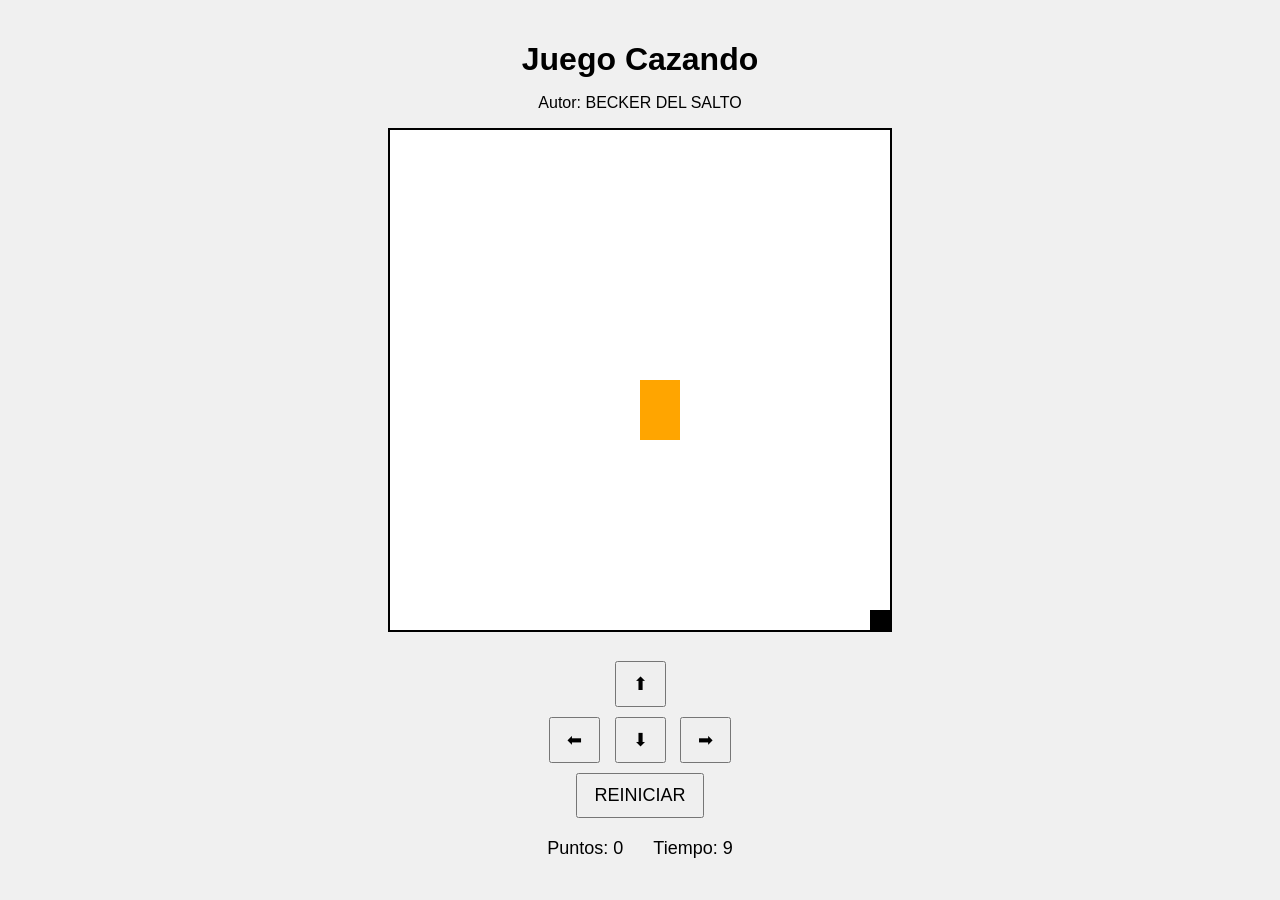
==== recursos_cazando/index.html @ 216f85c3 "nombre cambiado de index.html para subir a vercel" ====
<!DOCTYPE html>
<html>

<head>
  <title>Juego Cazando</title>
  <link rel="stylesheet" href="cazando.css">
  <script src="utilitarios.js"></script>
</head>

<body onload="iniciarJuego();">

  <h1>Juego Cazando</h1>
  <p>Autor: BECKER DEL SALTO</p>
  <canvas id="areaJuego" width="500" height="500"></canvas>


  <div class="controles">
    <button onclick="moverArriba();">⬆</button>
    <br>
    <button onclick="moverIzquierda();">⬅</button>
    <button onclick="moverAbajo();">⬇</button>
    <button onclick="moverDerecha();">➡</button>
    
  </div>
  <button onclick="reiniciarJuego();">REINICIAR</button>


  <div class="panel">
    <span>Puntos: <span id="puntos">0</span></span>
    <span>Tiempo: <span id="tiempo">10</span></span>
  </div>

  <p id="mensaje"></p>

<script src="cazando.js"></script>
</body>

</html>
---- recursos_cazando/cazando.css ----
body {
  text-align: center;
  font-family: Arial, sans-serif;
  background: #f0f0f0;
  margin: 0;
  padding: 20px;
}

h1 {
  margin-bottom: 5px;
}

.panel {
  margin: 15px 0;
  font-size: 18px;
  display: flex;
  justify-content: center;
  gap: 30px;
}

canvas {
  background: white;
  border: 2px solid black;
}

.controles {
  margin-top: 20px;
}

button {
  margin: 5px;
  padding: 10px 16px;
  font-size: 18px;
  cursor: pointer;
}

#mensaje {
  font-size: 20px;
  font-weight: bold;
  color: darkred;
  margin-top: 15px;
}
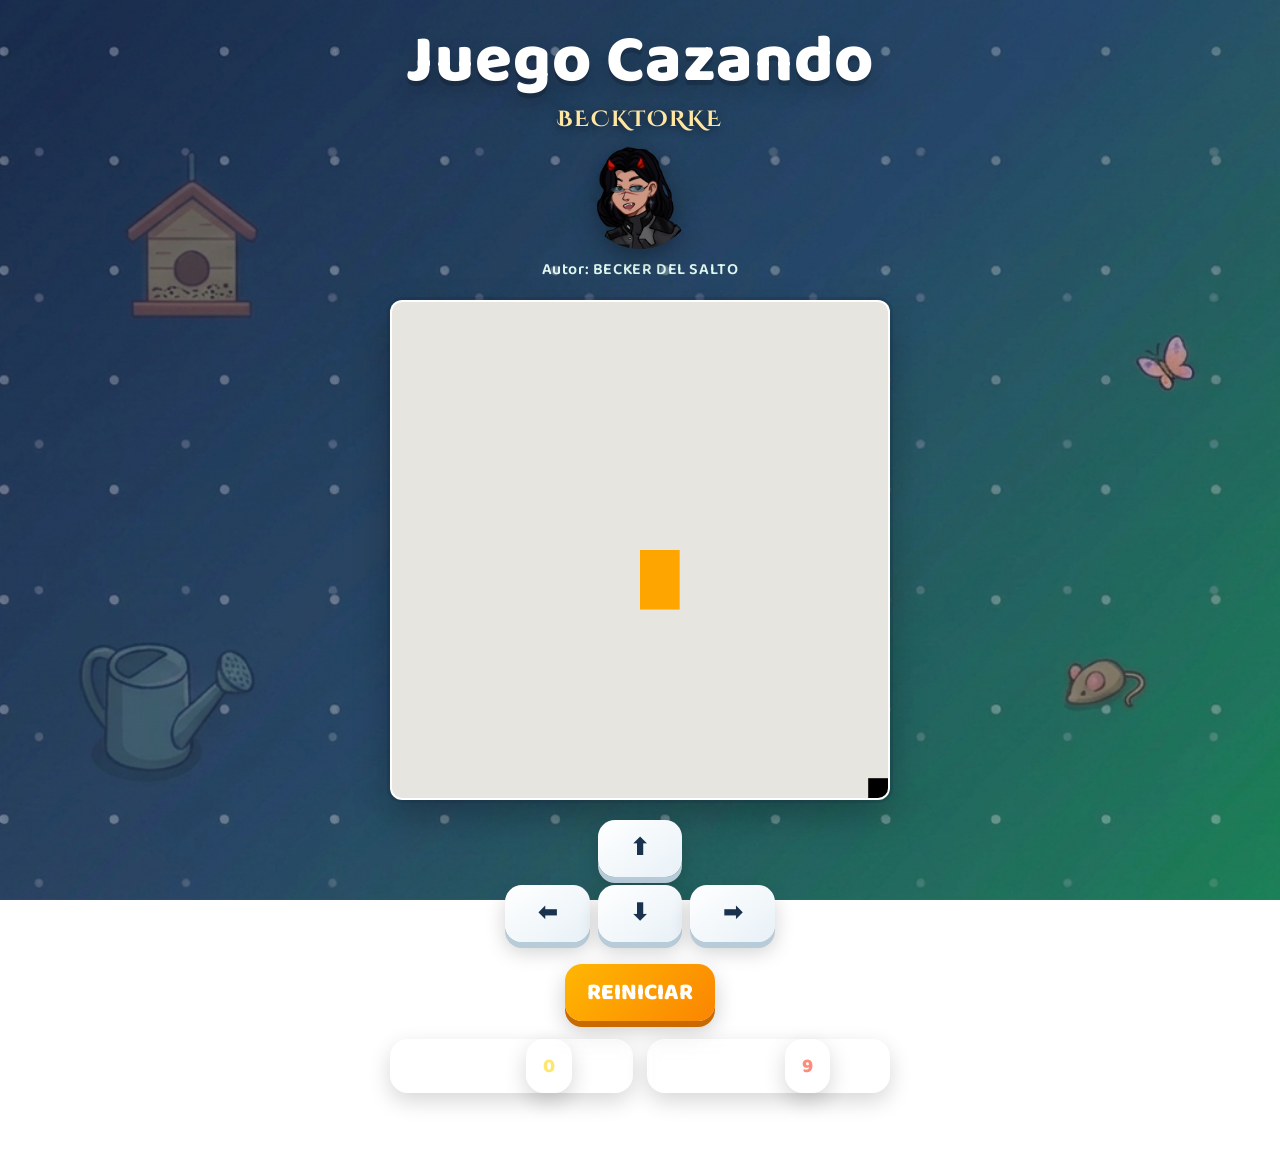
==== commit 9416265b: "agregar avatar y nick de creador" ====
--- a/recursos_cazando/index.html
+++ b/recursos_cazando/index.html
@@ -10,6 +10,12 @@
 <body onload="iniciarJuego();">
 
   <h1>Juego Cazando</h1>
+
+  <div class="perfil">
+    <div class="nickname">BECKTORKE</div>
+    <img class="imagen-personaje" src="personaje.png" alt="Personaje de BECKTORKE">
+  </div>
+
   <p>Autor: BECKER DEL SALTO</p>
   <canvas id="areaJuego" width="500" height="500"></canvas>
 
--- a/recursos_cazando/cazando.css
+++ b/recursos_cazando/cazando.css
@@ -1,42 +1,173 @@
+@import url('https://fonts.googleapis.com/css2?family=Baloo+2:wght@500;600;700;800&family=Cinzel+Decorative:wght@700&display=swap');
+
+* { box-sizing: border-box; }
+
 body {
   text-align: center;
-  font-family: Arial, sans-serif;
-  background: #f0f0f0;
+  font-family: 'Baloo 2', Arial, sans-serif;
+  background: url("fondo_cazando.jpg") center center / cover no-repeat;
+  background-attachment: fixed;
+  min-height: 100vh;
   margin: 0;
-  padding: 20px;
+  padding: 28px 16px 34px;
+  color: #fff;
 }
 
 h1 {
-  margin-bottom: 5px;
+  margin: 0;
+  font-size: clamp(2.4rem, 6vw, 4.2rem);
+  line-height: 1;
+  font-weight: 800;
+  letter-spacing: 1px;
+  text-shadow: 0 5px 0 rgba(0,0,0,.16), 0 10px 22px rgba(0,0,0,.2);
+}
+
+/* Perfil visual: solo identifica al jugador, sin alterar la lógica del juego */
+.perfil {
+  display: flex;
+  flex-direction: column;
+  align-items: center;
+  margin: 10px auto 2px;
+}
+
+.nickname {
+  margin-bottom: 3px;
+  font-family: 'Cinzel Decorative', Georgia, serif;
+  font-size: clamp(1rem, 2.8vw, 1.35rem);
+  font-weight: 700;
+  letter-spacing: 2px;
+  color: #ffe7a3;
+  text-shadow: 0 2px 8px rgba(0,0,0,.55);
+}
+
+.imagen-personaje {
+  display: block;
+  width: 112px;
+  height: 112px;
+  object-fit: contain;
+  object-position: center;
+  border-radius: 50%;
+  filter: drop-shadow(0 7px 12px rgba(0,0,0,.35));
+}
+
+body > p {
+  margin: 8px 0 18px;
+  color: #dff7ee;
+  font-size: 1rem;
+  font-weight: 600;
+  letter-spacing: .6px;
 }
 
 .panel {
-  margin: 15px 0;
-  font-size: 18px;
+  width: min(500px, 94vw);
+  margin: 18px auto 16px;
   display: flex;
-  justify-content: center;
-  gap: 30px;
+  justify-content: space-between;
+  gap: 14px;
+  font-size: 1.25rem;
+  font-weight: 800;
 }
 
+.panel span {
+  flex: 1;
+  padding: 10px 16px;
+  border-radius: 18px;
+  background: rgba(255,255,255,.14);
+  border: 1px solid rgba(255,255,255,.25);
+  box-shadow: 0 8px 22px rgba(0,0,0,.16);
+  backdrop-filter: blur(8px);
+}
+
+#puntos { color: #ffe66d; }
+#tiempo { color: #ff8b7b; }
+
 canvas {
-  background: white;
-  border: 2px solid black;
+  display: block;
+  width: min(500px, 94vw);
+  height: auto;
+  margin: 0 auto;
+  background: #e7e5df;
+
+  /* El borde ahora queda fuera del área de juego para no tapar la comida */
+  border: 2px solid rgba(255,255,255,.96);
+  border-radius: 12px;
+  outline: 3px solid rgba(20,35,60,.18);
+  outline-offset: 0;
+  box-shadow: 0 16px 36px rgba(0,0,0,.26);
 }
 
 .controles {
-  margin-top: 20px;
+  margin: 20px auto 10px;
+  width: min(270px, 90vw);
+  display: grid;
+  grid-template-columns: repeat(3, 1fr);
+  gap: 8px;
 }
 
+.controles br { display: none; }
+
 button {
-  margin: 5px;
+  margin: 0;
+  min-width: 64px;
+  min-height: 54px;
   padding: 10px 16px;
-  font-size: 18px;
+  border: none;
+  border-radius: 17px;
+  background: linear-gradient(145deg, #ffffff, #e8f1f7);
+  color: #19324d;
+  font-family: inherit;
+  font-size: 1.45rem;
+  font-weight: 800;
   cursor: pointer;
+  box-shadow: 0 6px 0 #b8cbd8, 0 10px 20px rgba(0,0,0,.18);
+  transition: transform .12s ease, box-shadow .12s ease, filter .12s ease;
+}
+
+.controles button:first-of-type { grid-column: 2; }
+.controles button:nth-of-type(2) { grid-column: 1; }
+.controles button:nth-of-type(3) { grid-column: 2; }
+.controles button:nth-of-type(4) { grid-column: 3; }
+
+button:hover {
+  filter: brightness(1.05);
+  transform: translateY(-2px);
+  box-shadow: 0 8px 0 #b8cbd8, 0 13px 24px rgba(0,0,0,.20);
+}
+
+button:active {
+  transform: translateY(4px);
+  box-shadow: 0 2px 0 #b8cbd8, 0 5px 10px rgba(0,0,0,.18);
+}
+
+body > button {
+  margin-top: 12px;
+  min-width: 150px;
+  background: linear-gradient(135deg, #ffb703, #fb8500);
+  color: #fff;
+  box-shadow: 0 6px 0 #c96a00, 0 10px 22px rgba(0,0,0,.2);
+}
+
+body > button:hover {
+  box-shadow: 0 8px 0 #c96a00, 0 13px 25px rgba(0,0,0,.22);
 }
 
 #mensaje {
-  font-size: 20px;
-  font-weight: bold;
-  color: darkred;
-  margin-top: 15px;
-}+  min-height: 30px;
+  margin: 16px auto 0;
+  font-size: 1.35rem;
+  font-weight: 800;
+  color: #fff;
+  text-shadow: 0 2px 7px rgba(0,0,0,.3);
+}
+
+@media (max-width: 560px) {
+  .imagen-personaje {
+    width: 96px;
+    height: 96px;
+  }
+
+  body { padding: 20px 10px 28px; }
+  .panel { font-size: 1.05rem; }
+  .panel span { padding: 8px 10px; }
+  button { min-height: 50px; min-width: 58px; }
+}
